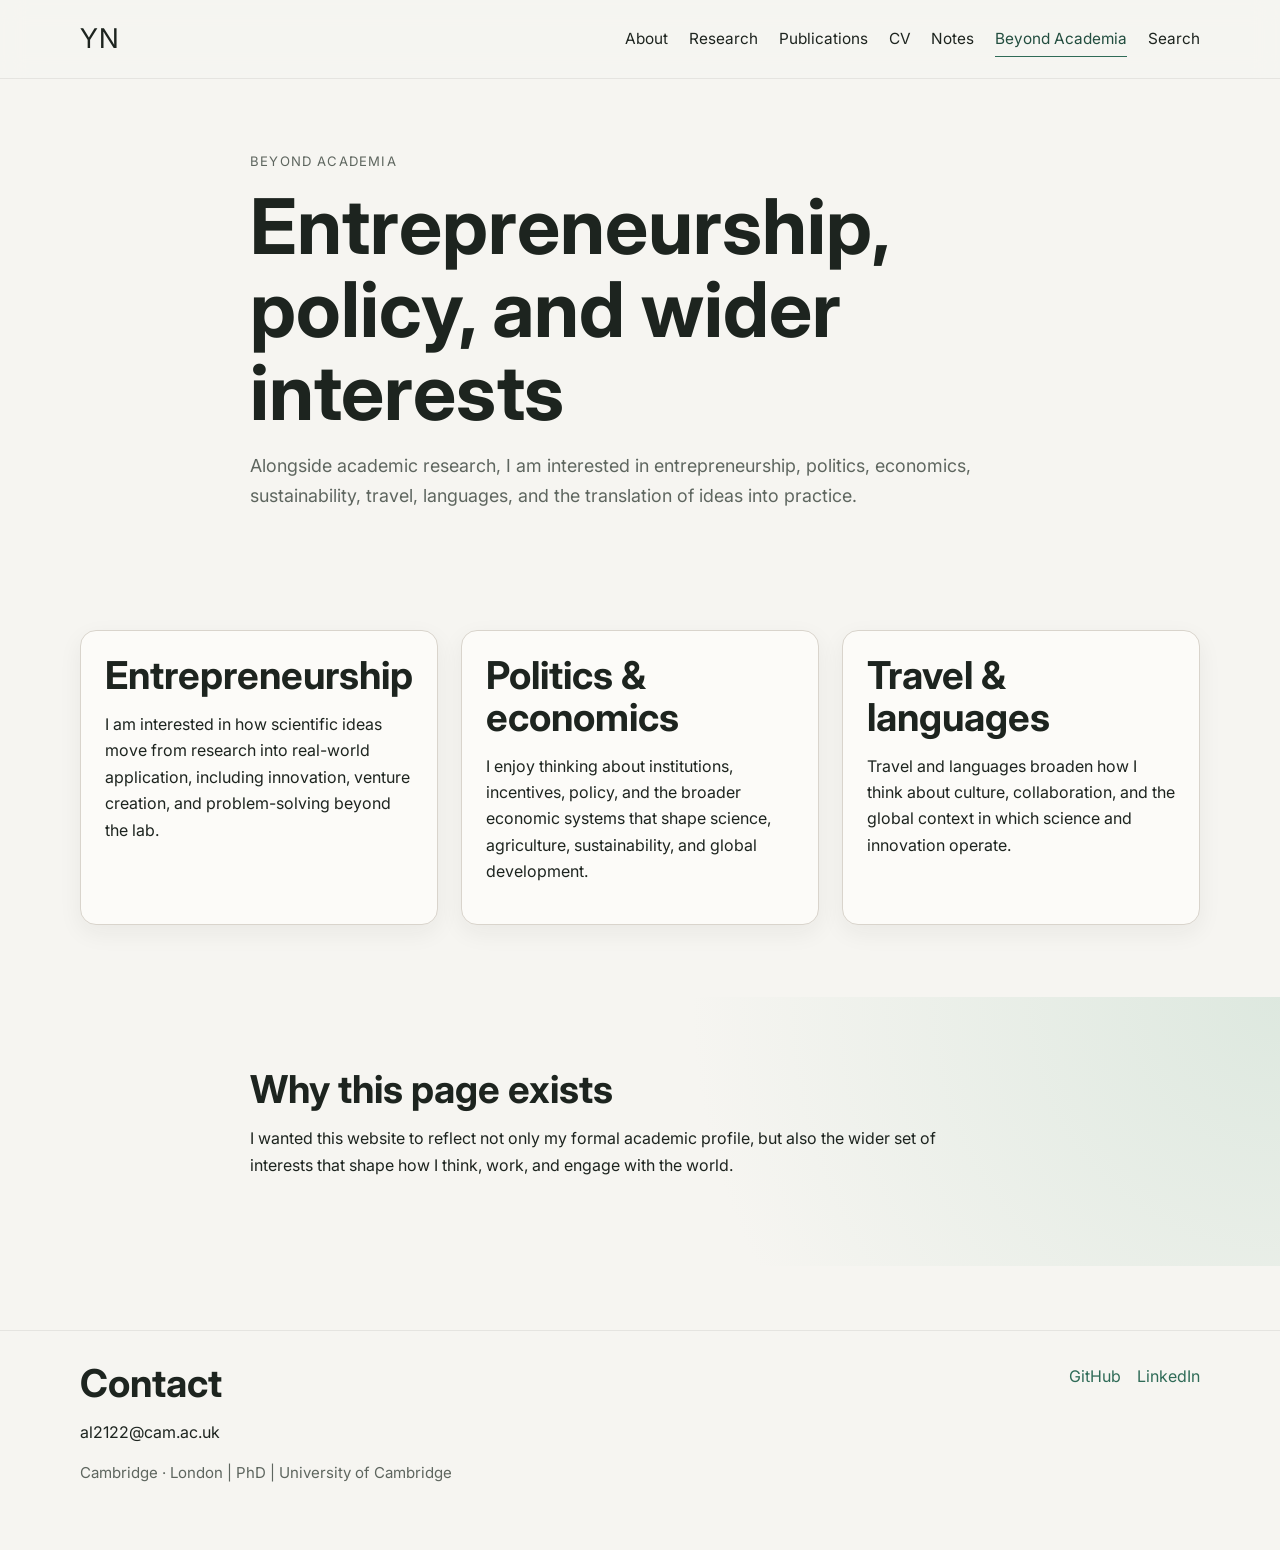
==== beyond-academia.html @ 40739593 "Initial commit" ====
<!DOCTYPE html>
<html lang="en">
<head>
  <meta charset="UTF-8" />
  <meta name="viewport" content="width=device-width, initial-scale=1.0" />
  <title>Beyond Academia | Your Name</title>
  <meta name="description" content="Entrepreneurship, policy, economics, travel, and wider interests of Your Name." />

  <link rel="preconnect" href="https://fonts.googleapis.com">
  <link rel="preconnect" href="https://fonts.gstatic.com" crossorigin>
  <link href="https://fonts.googleapis.com/css2?family=Inter:wght@400;500;600;700;800&display=swap" rel="stylesheet">

  <link rel="stylesheet" href="css/style.css" />
  <script src="js/main.js" defer></script>
</head>
<body>
  <a class="skip-link" href="#main-content">Skip to content</a>

  <header class="site-header">
    <div class="container header-inner">
      <a href="index.html" class="site-logo" aria-label="Homepage">YN</a>

      <button class="nav-toggle" aria-label="Toggle navigation" aria-expanded="false">
        <span></span>
        <span></span>
      </button>

      <nav class="site-nav" aria-label="Main navigation">
        <a href="index.html">About</a>
        <a href="research.html">Research</a>
        <a href="publications.html">Publications</a>
        <a href="cv.html">CV</a>
        <a href="blog.html">Notes</a>
        <a href="beyond-academia.html" class="active">Beyond Academia</a>
        <a href="search.html">Search</a>
      </nav>
    </div>
  </header>

  <main id="main-content">
    <section class="page-hero section">
      <div class="container narrow">
        <p class="eyebrow">Beyond Academia</p>
        <h1>Entrepreneurship, policy, and wider interests</h1>
        <p class="lead">
          Alongside academic research, I am interested in entrepreneurship, politics, economics,
          sustainability, travel, languages, and the translation of ideas into practice.
        </p>
      </div>
    </section>

    <section class="section">
      <div class="container">
        <div class="card-grid">
          <article class="card">
            <h2>Entrepreneurship</h2>
            <p>
              I am interested in how scientific ideas move from research into real-world application,
              including innovation, venture creation, and problem-solving beyond the lab.
            </p>
          </article>

          <article class="card">
            <h2>Politics & economics</h2>
            <p>
              I enjoy thinking about institutions, incentives, policy, and the broader economic systems
              that shape science, agriculture, sustainability, and global development.
            </p>
          </article>

          <article class="card">
            <h2>Travel & languages</h2>
            <p>
              Travel and languages broaden how I think about culture, collaboration, and the global context
              in which science and innovation operate.
            </p>
          </article>
        </div>
      </div>
    </section>

    <section class="section accent-section">
      <div class="container narrow">
        <h2>Why this page exists</h2>
        <p>
          I wanted this website to reflect not only my formal academic profile, but also the wider set of
          interests that shape how I think, work, and engage with the world.
        </p>
      </div>
    </section>
  </main>

  <footer class="site-footer">
    <div class="container footer-grid">
      <div>
        <h2>Contact</h2>
        <p>al2122@cam.ac.uk</p>
        <p class="meta">Cambridge · London | PhD | University of Cambridge </p>
      </div>

      <nav class="footer-links" aria-label="External links">
        <!-- <a href="https://scholar.google.com/" target="_blank" rel="noopener noreferrer">Google Scholar</a> -->
        <!-- <a href="https://orcid.org/" target="_blank" rel="noopener noreferrer">ORCID</a> -->
        <a href="https://github.com/al-2122" target="_blank" rel="noopener noreferrer">GitHub</a>
        <a href="https://linkedin.com/in/alessandralearmount/" target="_blank" rel="noopener noreferrer">LinkedIn</a>
      </nav>
    </div>
  </footer>

  <button id="backToTop" aria-label="Back to top">↑</button>
</body>
</html>
---- css/style.css ----
:root {
  --bg: #f6f5f1;
  --surface: #fcfbf8;
  --surface-2: #ece9e2;
  --text: #1d241f;
  --text-muted: #5e665f;
  --border: #d9d4cc;

  --accent: #2f6b57;
  --accent-dark: #224d3f;
  --accent-soft: #d9e6dc;

  --shadow-sm: 0 8px 24px rgba(29, 36, 31, 0.06);
  --shadow-md: 0 14px 36px rgba(29, 36, 31, 0.1);

  --radius-sm: 10px;
  --radius-md: 16px;
  --radius-full: 999px;

  --max-width: 1120px;
  --narrow-width: 780px;

  --font-heading: "Inter", sans-serif;
  --font-body: "Inter", sans-serif;

  --transition: 220ms ease;
}

*,
*::before,
*::after {
  box-sizing: border-box;
}

html {
  scroll-behavior: smooth;
}

body {
  margin: 0;
  min-height: 100vh;
  background: var(--bg);
  color: var(--text);
  font-family: var(--font-body);
  font-size: 16px;
  line-height: 1.65;
  -webkit-font-smoothing: antialiased;
  text-rendering: optimizeLegibility;
}

img,
svg {
  display: block;
  max-width: 100%;
}

a {
  color: var(--accent);
  text-decoration: none;
  transition: color var(--transition), opacity var(--transition), transform var(--transition);
}

a:hover {
  color: var(--accent-dark);
}

p {
  margin-top: 0;
  margin-bottom: 1rem;
  max-width: 70ch;
}

h1,
h2,
h3 {
  margin-top: 0;
  color: var(--text);
  font-family: var(--font-heading);
  line-height: 1.08;
}

h1 {
  font-size: clamp(3rem, 6vw, 5.1rem);
  margin-bottom: 1rem;
}

h2 {
  font-size: clamp(2rem, 3vw, 2.8rem);
  margin-bottom: 0.9rem;
}

h3 {
  font-size: 1.45rem;
  margin-bottom: 0.75rem;
}

ul {
  margin: 0;
  padding-left: 1.2rem;
}

button,
input {
  font: inherit;
}

.container {
  width: min(100% - 2rem, var(--max-width));
  margin-inline: auto;
}

.wider-left p {
  max-width: none;
}

.narrow {
  width: min(100%, var(--narrow-width));
}

.section {
  padding: 4.5rem 0;
}

.eyebrow {
  margin-bottom: 0.85rem;
  text-transform: uppercase;
  letter-spacing: 0.09em;
  font-size: 0.82rem;
  color: var(--text-muted);
}

.lead {
  font-size: 1.12rem;
  color: var(--text-muted);
  max-width: 48rem;
}

.meta {
  color: var(--text-muted);
  font-size: 0.94rem;
}

.skip-link {
  position: absolute;
  left: -9999px;
  top: 1rem;
}

.skip-link:focus {
  left: 1rem;
  z-index: 1000;
  padding: 0.75rem 1rem;
  border-radius: 10px;
  background: var(--accent);
  color: #fff;
}

.site-header {
  position: sticky;
  top: 0;
  z-index: 100;
  border-bottom: 1px solid rgba(29, 36, 31, 0.08);
  background: rgba(246, 245, 241, 0.9);
  backdrop-filter: blur(12px);
}

.header-inner {
  min-height: 78px;
  display: flex;
  align-items: center;
  justify-content: space-between;
  gap: 1rem;
}

.site-logo {
  display: inline-flex;
  align-items: center;
  justify-content: center;
  color: var(--text);
  font-family: var(--font-heading);
  font-size: 1.7rem;
  letter-spacing: 0.02em;
}

.site-nav {
  display: flex;
  align-items: center;
  gap: 1.3rem;
}

.site-nav a {
  position: relative;
  color: var(--text);
  font-size: 0.96rem;
}

.site-nav a::after {
  content: "";
  position: absolute;
  left: 0;
  bottom: -0.35rem;
  width: 100%;
  height: 1px;
  background: var(--accent);
  transform: scaleX(0);
  transform-origin: left;
  transition: transform var(--transition);
}

.site-nav a:hover::after,
.site-nav a:focus-visible::after,
.site-nav a.active::after {
  transform: scaleX(1);
}

.site-nav a.active {
  color: var(--accent-dark);
}

.nav-toggle {
  display: none;
  width: 46px;
  height: 46px;
  border: 1px solid var(--border);
  border-radius: 12px;
  background: var(--surface);
  cursor: pointer;
  align-items: center;
  justify-content: center;
  gap: 5px;
  flex-direction: column;
}

.nav-toggle span {
  display: block;
  width: 18px;
  height: 1.5px;
  background: var(--text);
}

.hero {
  padding-top: 5rem;
}

.hero-grid {
  display: grid;
  grid-template-columns: 1.45fr 0.85fr;
  gap: 2rem;
  align-items: start;
}

.hero-copy {
  padding-right: 1rem;
}

.hero-panel,
.card,
.mini-card,
.feature-block,
.list-item {
  background: var(--surface);
  border: 1px solid var(--border);
  border-radius: var(--radius-md);
  box-shadow: var(--shadow-sm);
}

.hero-panel {
  padding: 1.5rem;
  position: relative;
}

.hero-panel::before {
  content: "";
  position: absolute;
  top: 1.1rem;
  right: 1.1rem;
  width: 62px;
  height: 62px;
  border-radius: 50%;
  background: radial-gradient(circle, var(--accent-soft) 0%, rgba(217, 230, 220, 0) 72%);
  pointer-events: none;
}

.panel-label,
.mini-title {
  font-size: 0.82rem;
  letter-spacing: 0.08em;
  text-transform: uppercase;
  color: var(--text-muted);
  margin-bottom: 0.7rem;
}

.clean-list {
  list-style: none;
  padding-left: 0;
}

.clean-list li {
  padding: 0.6rem 0;
  border-bottom: 1px solid rgba(29, 36, 31, 0.08);
}

.clean-list li:last-child {
  border-bottom: none;
}

.button-row {
  display: flex;
  gap: 1rem;
  flex-wrap: wrap;
  margin-top: 1.75rem;
}

.button {
  display: inline-flex;
  align-items: center;
  justify-content: center;
  min-height: 46px;
  padding: 0.85rem 1.15rem;
  border-radius: var(--radius-full);
  border: 1px solid transparent;
  font-weight: 600;
  transition: transform var(--transition), background var(--transition), color var(--transition), border-color var(--transition);
}

.button:hover {
  transform: translateY(-1px);
}

.button.primary {
  background: var(--accent);
  color: #fff;
}

.button.primary:hover {
  background: var(--accent-dark);
  color: #fff;
}

.button.secondary {
  background: transparent;
  border-color: var(--border);
  color: var(--text);
}

.button.secondary:hover {
  border-color: var(--accent);
  color: var(--accent-dark);
}

.section-heading {
  margin-bottom: 1.5rem;
}

.card-grid {
  display: grid;
  grid-template-columns: repeat(3, 1fr);
  gap: 1.4rem;
}

.card {
  padding: 1.5rem;
  transition: transform var(--transition), box-shadow var(--transition), border-color var(--transition);
}

.card:hover {
  transform: translateY(-4px);
  box-shadow: var(--shadow-md);
  border-color: #c8d4cb;
}

.text-link {
  font-weight: 600;
}

.accent-section {
  background:
    linear-gradient(to bottom, transparent, transparent),
    radial-gradient(circle at top right, rgba(217, 230, 220, 0.85), rgba(217, 230, 220, 0) 45%);
}

.split-grid {
  display: grid;
  grid-template-columns: 1.2fr 0.8fr;
  gap: 2rem;
  align-items: start;
}

.mini-card {
  padding: 1.4rem;
}

.page-hero {
  padding-top: 4.5rem;
  padding-bottom: 2rem;
}

.stack {
  display: grid;
  gap: 1.2rem;
}

.feature-block {
  padding: 1.5rem;
}

.search-box {
  margin-top: 1.5rem;
}

.search-box input {
  width: 100%;
  padding: 0.95rem 1rem;
  border: 1px solid var(--border);
  border-radius: var(--radius-full);
  background: var(--surface);
  color: var(--text);
  outline: none;
}

.search-box input:focus {
  border-color: var(--accent);
  box-shadow: 0 0 0 4px rgba(47, 107, 87, 0.08);
}

.publication-list,
.note-list {
  display: grid;
  gap: 1rem;
}

.list-item {
  padding: 1.3rem 1.35rem;
}

.timeline-block {
  margin-bottom: 2rem;
}

.search-empty {
  margin-top: 1rem;
}

.site-footer {
  margin-top: 4rem;
  padding: 2rem 0 3rem;
  border-top: 1px solid rgba(29, 36, 31, 0.08);
}

.footer-grid {
  display: flex;
  justify-content: space-between;
  gap: 2rem;
  flex-wrap: wrap;
}

.footer-links {
  display: flex;
  gap: 1rem;
  flex-wrap: wrap;
  align-items: flex-start;
}

.sr-only {
  position: absolute;
  width: 1px;
  height: 1px;
  padding: 0;
  margin: -1px;
  overflow: hidden;
  clip: rect(0, 0, 0, 0);
  white-space: nowrap;
  border: 0;
}

#backToTop {
  position: fixed;
  right: 1rem;
  bottom: 1rem;
  width: 46px;
  height: 46px;
  border: none;
  border-radius: 50%;
  background: var(--accent);
  color: #fff;
  display: none;
  align-items: center;
  justify-content: center;
  cursor: pointer;
  box-shadow: var(--shadow-sm);
}

#backToTop.show {
  display: inline-flex;
}

#backToTop:hover {
  background: var(--accent-dark);
}

@media (max-width: 900px) {
  .hero-grid,
  .split-grid,
  .card-grid {
    grid-template-columns: 1fr;
  }

  .hero-copy {
    padding-right: 0;
  }

  .nav-toggle {
    display: inline-flex;
  }

  .site-nav {
    position: absolute;
    top: 78px;
    right: 1rem;
    min-width: 220px;
    padding: 1rem;
    border-radius: 14px;
    border: 1px solid var(--border);
    background: var(--surface);
    box-shadow: var(--shadow-sm);
    display: none;
    flex-direction: column;
    align-items: flex-start;
  }

  .site-nav.open {
    display: flex;
  }
}

@media (max-width: 640px) {
  .section {
    padding: 3.5rem 0;
  }

  h1 {
    font-size: clamp(2.5rem, 11vw, 4rem);
  }

  h2 {
    font-size: clamp(1.8rem, 7vw, 2.4rem);
  }

  .header-inner {
    min-height: 72px;
  }

  .site-nav {
    top: 72px;
  }
}
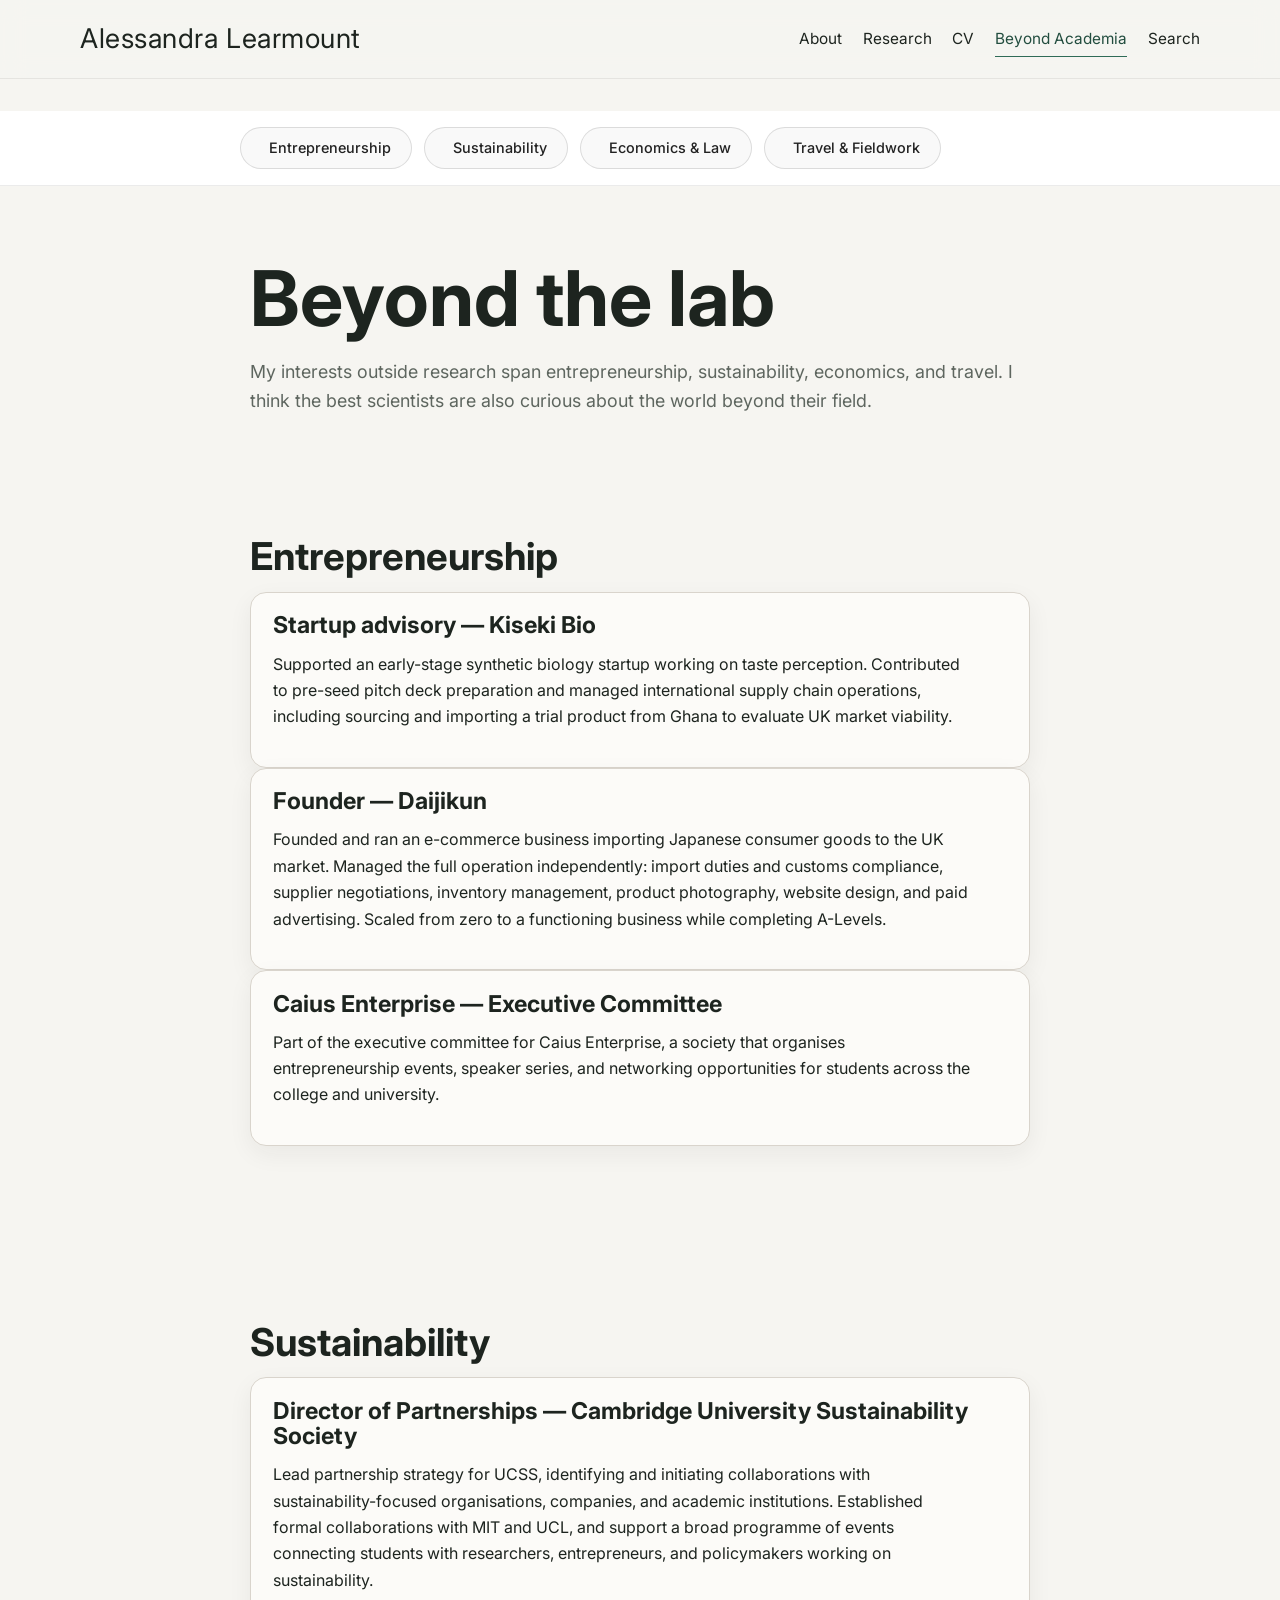
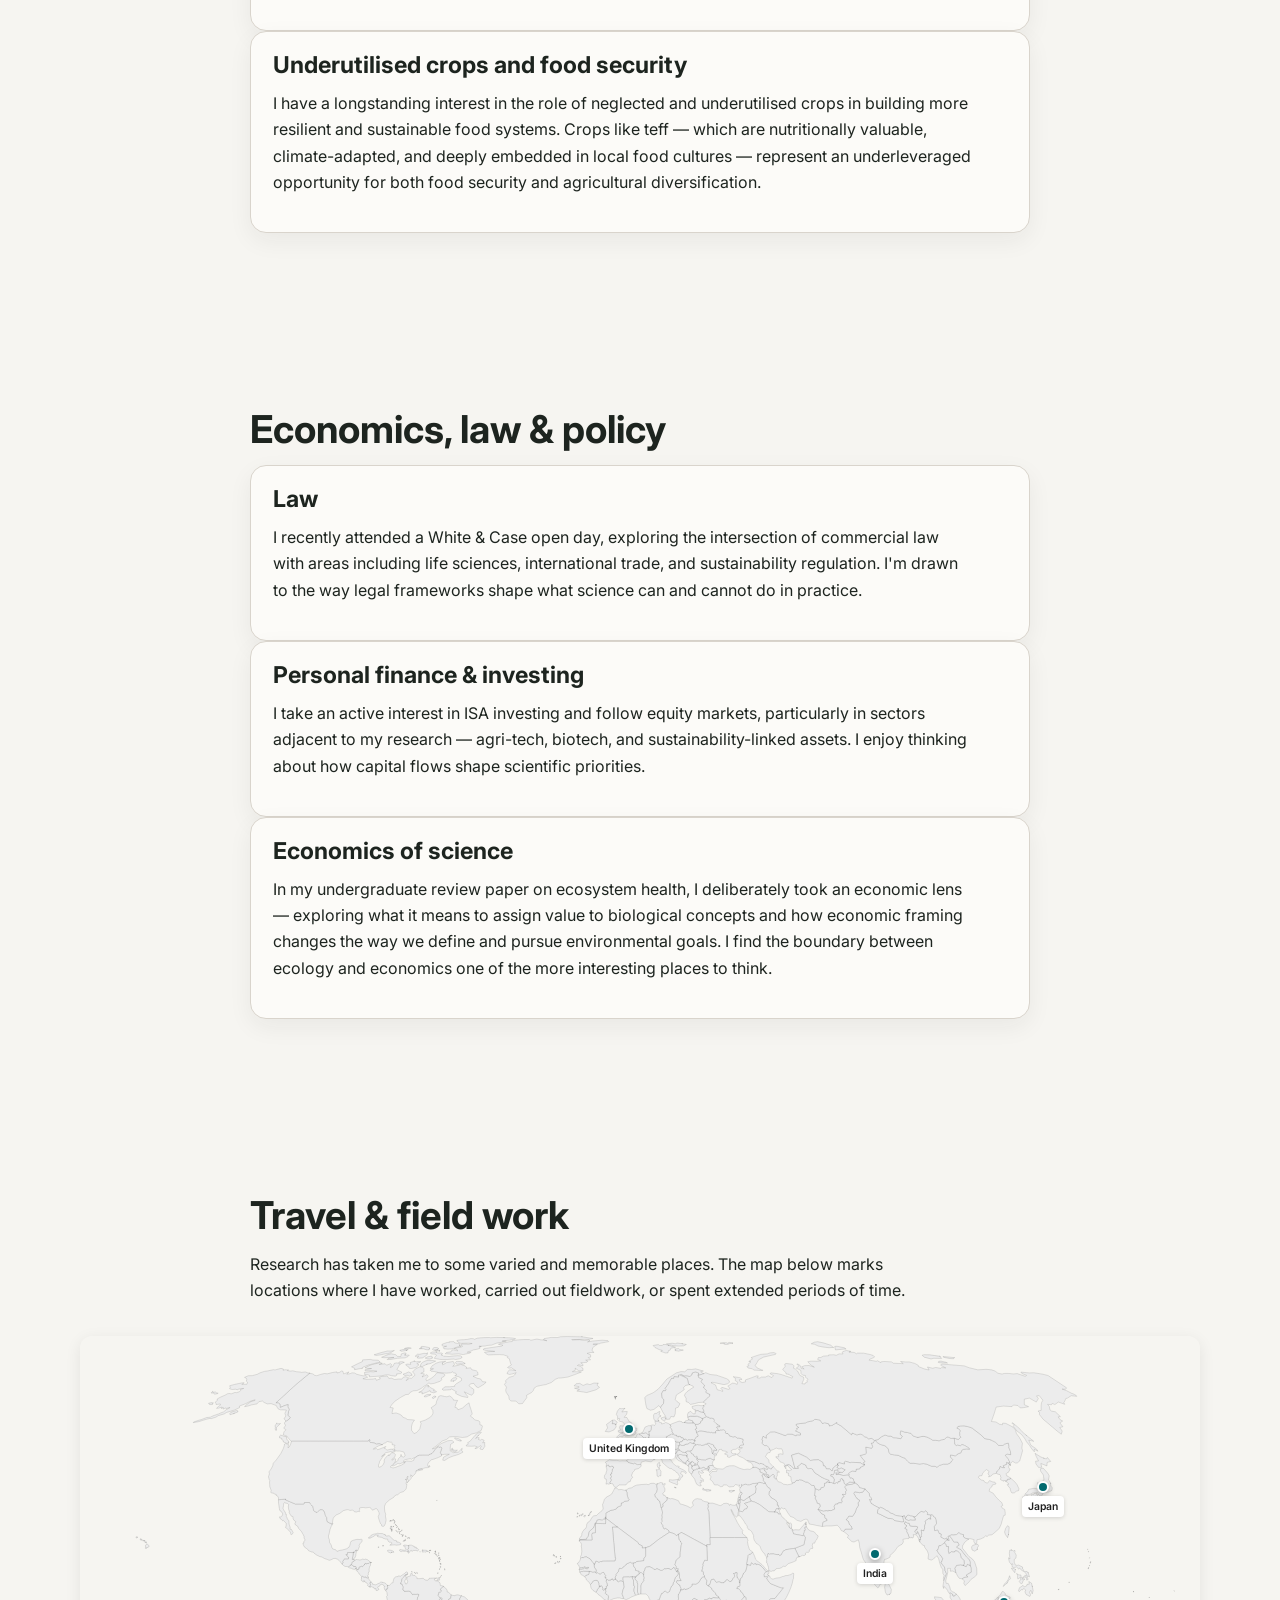
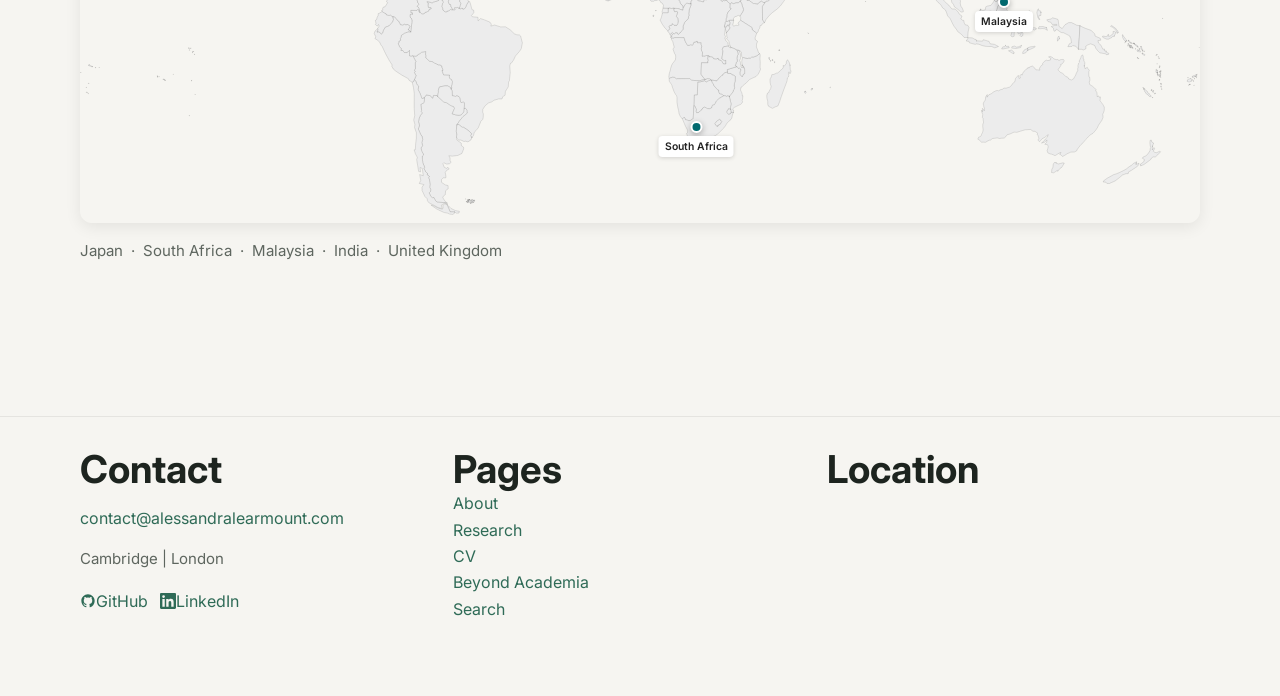
==== commit 255bdda1: "commit for publisihing website" ====
--- a/beyond-academia.html
+++ b/beyond-academia.html
@@ -18,7 +18,7 @@
 
   <header class="site-header">
     <div class="container header-inner">
-      <a href="index.html" class="site-logo" aria-label="Homepage">YN</a>
+      <a href="index.html" class="site-logo" aria-label="Homepage">Alessandra Learmount</a>
 
       <button class="nav-toggle" aria-label="Toggle navigation" aria-expanded="false">
         <span></span>
@@ -28,85 +28,258 @@
       <nav class="site-nav" aria-label="Main navigation">
         <a href="index.html">About</a>
         <a href="research.html">Research</a>
-        <a href="publications.html">Publications</a>
+        <!-- <a href="publications.html">Publications</a> -->
         <a href="cv.html">CV</a>
-        <a href="blog.html">Notes</a>
+        <!-- <a href="blog.html">Notes</a> -->
         <a href="beyond-academia.html" class="active">Beyond Academia</a>
         <a href="search.html">Search</a>
       </nav>
     </div>
   </header>
 
-  <main id="main-content">
-    <section class="page-hero section">
-      <div class="container narrow">
-        <p class="eyebrow">Beyond Academia</p>
-        <h1>Entrepreneurship, policy, and wider interests</h1>
-        <p class="lead">
-          Alongside academic research, I am interested in entrepreneurship, politics, economics,
-          sustainability, travel, languages, and the translation of ideas into practice.
-        </p>
-      </div>
-    </section>
-
-    <section class="section">
-      <div class="container">
-        <div class="card-grid">
-          <article class="card">
-            <h2>Entrepreneurship</h2>
-            <p>
-              I am interested in how scientific ideas move from research into real-world application,
-              including innovation, venture creation, and problem-solving beyond the lab.
-            </p>
-          </article>
-
-          <article class="card">
-            <h2>Politics & economics</h2>
-            <p>
-              I enjoy thinking about institutions, incentives, policy, and the broader economic systems
-              that shape science, agriculture, sustainability, and global development.
-            </p>
-          </article>
-
-          <article class="card">
-            <h2>Travel & languages</h2>
-            <p>
-              Travel and languages broaden how I think about culture, collaboration, and the global context
-              in which science and innovation operate.
-            </p>
-          </article>
-        </div>
-      </div>
-    </section>
-
-    <section class="section accent-section">
-      <div class="container narrow">
-        <h2>Why this page exists</h2>
-        <p>
-          I wanted this website to reflect not only my formal academic profile, but also the wider set of
-          interests that shape how I think, work, and engage with the world.
-        </p>
-      </div>
-    </section>
-  </main>
-
-  <footer class="site-footer">
-    <div class="container footer-grid">
-      <div>
-        <h2>Contact</h2>
-        <p>al2122@cam.ac.uk</p>
-        <p class="meta">Cambridge · London | PhD | University of Cambridge </p>
-      </div>
-
-      <nav class="footer-links" aria-label="External links">
-        <!-- <a href="https://scholar.google.com/" target="_blank" rel="noopener noreferrer">Google Scholar</a> -->
-        <!-- <a href="https://orcid.org/" target="_blank" rel="noopener noreferrer">ORCID</a> -->
-        <a href="https://github.com/al-2122" target="_blank" rel="noopener noreferrer">GitHub</a>
-        <a href="https://linkedin.com/in/alessandralearmount/" target="_blank" rel="noopener noreferrer">LinkedIn</a>
-      </nav>
-    </div>
-  </footer>
-
-  <button id="backToTop" aria-label="Back to top">↑</button>
+<main id="main-content">
+<div class="interest-nav">
+  <div class="container">
+    <div class="interest-tabs">
+      <a href="#entrepreneurship" class="interest-tab">
+        <span class="interest-icon"></span>
+        Entrepreneurship
+      </a>
+      <a href="#sustainability" class="interest-tab">
+        <span class="interest-icon"></span>
+        Sustainability
+      </a>
+      <a href="#economics" class="interest-tab">
+        <span class="interest-icon"></span>
+        Economics &amp; Law
+      </a>
+      <a href="#travel" class="interest-tab">
+        <span class="interest-icon"></span>
+        Travel &amp; Fieldwork
+      </a>
+    </div>
+  </div>
+</div>
+  <section class="page-hero section">
+    <div class="container narrow">
+      <h1>Beyond the lab</h1>
+      <p class="lead">
+        My interests outside research span entrepreneurship, sustainability, economics, and travel.
+        I think the best scientists are also curious about the world beyond their field.
+      </p>
+    </div>
+  </section>
+
+  <!-- ENTREPRENEURSHIP -->
+<section class="section" id="entrepreneurship">
+    <div class="container narrow">
+      <div class="timeline-block">
+        <h2>Entrepreneurship</h2>
+
+        <div class="list-item">
+          <h3>Startup advisory — Kiseki Bio</h3>
+          <p>Supported an early-stage synthetic biology startup working on taste perception. Contributed to pre-seed pitch deck preparation and managed international supply chain operations, including sourcing and importing a trial product from Ghana to evaluate UK market viability.</p>
+        </div>
+
+        <div class="list-item">
+          <h3>Founder — Daijikun</h3>
+          <p>Founded and ran an e-commerce business importing Japanese consumer goods to the UK market. Managed the full operation independently: import duties and customs compliance, supplier negotiations, inventory management, product photography, website design, and paid advertising. Scaled from zero to a functioning business while completing A-Levels.</p>
+        </div>
+
+        <div class="list-item">
+          <h3>Caius Enterprise — Executive Committee</h3>
+          <p>Part of the executive committee for Caius Enterprise, a society that organises entrepreneurship events, speaker series, and networking opportunities for students across the college and university.</p>
+        </div>
+
+      </div>
+    </div>
+  </section>
+
+  <!-- SUSTAINABILITY -->
+  <section class="section" id="sustainability">
+    <div class="container narrow">
+      <div class="timeline-block">
+        <h2>Sustainability</h2>
+
+        <div class="list-item">
+          <h3>Director of Partnerships — Cambridge University Sustainability Society</h3>
+          <p>Lead partnership strategy for UCSS, identifying and initiating collaborations with sustainability-focused organisations, companies, and academic institutions. Established formal collaborations with MIT and UCL, and support a broad programme of events connecting students with researchers, entrepreneurs, and policymakers working on sustainability.</p>
+        </div>
+
+        <div class="list-item">
+          <h3>Underutilised crops and food security</h3>
+          <p>I have a longstanding interest in the role of neglected and underutilised crops in building more resilient and sustainable food systems. Crops like teff — which are nutritionally valuable, climate-adapted, and deeply embedded in local food cultures — represent an underleveraged opportunity for both food security and agricultural diversification.</p>
+        </div>
+
+      </div>
+    </div>
+  </section>
+
+  <!-- ECONOMICS, LAW & POLICY -->
+  <section class="section" id="economics" >
+    <div class="container narrow">
+      <div class="timeline-block">
+        <h2>Economics, law &amp; policy</h2>
+
+        <div class="list-item">
+          <h3>Law</h3>
+          <p>I recently attended a White &amp; Case open day, exploring the intersection of commercial law with areas including life sciences, international trade, and sustainability regulation. I'm drawn to the way legal frameworks shape what science can and cannot do in practice.</p>
+        </div>
+
+        <div class="list-item">
+          <h3>Personal finance &amp; investing</h3>
+          <p>I take an active interest in ISA investing and follow equity markets, particularly in sectors adjacent to my research — agri-tech, biotech, and sustainability-linked assets. I enjoy thinking about how capital flows shape scientific priorities.</p>
+        </div>
+
+        <div class="list-item">
+          <h3>Economics of science</h3>
+          <p>In my undergraduate review paper on ecosystem health, I deliberately took an economic lens — exploring what it means to assign value to biological concepts and how economic framing changes the way we define and pursue environmental goals. I find the boundary between ecology and economics one of the more interesting places to think.</p>
+        </div>
+
+      </div>
+    </div>
+  </section>
+
+<!-- TRAVEL & LANGUAGES -->
+<section class="section" id="travel">
+  <div class="container narrow">
+    <div class="timeline-block">
+      <h2>Travel &amp; field work</h2>
+      <p>Research has taken me to some varied and memorable places. The map below marks locations where I have worked, carried out fieldwork, or spent extended periods of time.</p>
+    </div>
+  </div>
+
+  <div class="container" style="margin-top: 2rem;">
+    <div style="border-radius: 12px; overflow: visible; box-shadow: 0 4px 16px rgba(0,0,0,0.08); position: relative;">
+
+      <div style="position: relative; display: inline-block; width: 100%;">
+        <img
+          src="assets/images/world.svg"
+          alt="World map showing research locations"
+          width="100%"
+          style="display: block; filter: grayscale(20%); border-radius: 12px;"
+          loading="lazy"
+        />
+
+<!-- Japan -->
+<div class="map-pin" style="left: 86%; top: 34%;"
+  data-title="Japan"
+  data-desc="Of Japanese heritage on one side of my family, I have spent many months in Japan across my lifetime — including periods of schooling at a younger age. I continue to return regularly, maintaining strong cultural and familial ties.">
+  <div class="pin-dot"></div>
+  <span class="pin-label">Japan</span>
+  <div class="pin-tooltip">
+    <strong>Japan</strong>
+    <p>Of Japanese heritage on one side of my family, I have spent many months in Japan across my lifetime — including a period of schooling at a younger age. I continue to return regularly, maintaining strong cultural and familial ties.</p>
+  </div>
+</div>
+
+<!-- South Africa -->
+<div class="map-pin" style="left: 55%; top: 84%;"
+  data-title="South Africa"
+  data-desc="Spent three months as a research assistant studying Damaraland mole-rat behaviour and social ecology in the Kalahari Desert, as part of the long-running Kalahari Meerkat Project. Responsibilities included behavioural observation, data collection, and field data management.">
+  <div class="pin-dot"></div>
+  <span class="pin-label">South Africa</span>
+  <div class="pin-tooltip">
+    <strong>South Africa</strong>
+    <p>Spent three months as a research assistant studying Damaraland mole-rat behaviour and social ecology in the Kalahari Desert, as part of the long-running Kalahari Meerkat Project. Responsibilities included behavioural observation, data collection, blood sampling, and animal husbandry.</p>
+  </div>
+</div>
+
+<!-- Malaysia (Sabah) -->
+<div class="map-pin" style="left: 82.5%; top: 58%;"
+  data-title="Sabah, Malaysia"
+  data-desc="Participated in an intensive two-week field course in Sabah, Borneo, focused on tropical forest ecology and photosynthesis. The course involved hands-on fieldwork in primary rainforest, including vegetation surveys and ecophysiological measurements.">
+  <div class="pin-dot"></div>
+  <span class="pin-label">Malaysia</span>
+  <div class="pin-tooltip">
+    <strong>Sabah, Malaysia</strong>
+    <p>Participated in an intensive two-week field course in Sabah, Borneo, focused on tropical forest ecology and photosynthesis. The course involved hands-on fieldwork in primary rainforest, including vegetation surveys and ecophysiological measurements.</p>
+  </div>
+</div>
+
+<!-- India -->
+<div class="map-pin" style="left: 71%; top: 48%;"
+  data-title="India"
+  data-desc="Completed a short research internship at the Indian Institute of Science, Bangalore, working within the Srinivasan group on ecology. Following the internship, spent several further weeks travelling extensively across the country.">
+  <div class="pin-dot"></div>
+  <span class="pin-label">India</span>
+  <div class="pin-tooltip">
+    <strong>India</strong>
+    <p>Completed a short research internship at the Indian Institute of Science (IISc), Bangalore, working within the Srinivasan group in the Centre for Ecological Sciences. Following the internship, spent time travelling across the country.</p>
+  </div>
+</div>
+
+<!-- Cambridge, UK -->
+<div class="map-pin" style="left: 49%; top: 22%;"
+  data-title="Cambridge, UK"
+  data-desc="Home to my undergraduate and doctoral studies at the University of Cambridge. In addition to my PhD research on Eragrostis tef root systems and rhizosphere microbiomes, I have undertaken multiple research internships and placements here across several years.">
+  <div class="pin-dot"></div>
+  <span class="pin-label">United Kingdom</span>
+  <div class="pin-tooltip">
+    <strong>Cambridge, UK</strong>
+    <p>My alma mater — I've been here for both my undergrad and PhD, with several years of research internships and placements along the way. My PhD investigates the role of arbuscular mycorrhizal fungi in rice (<em>Oryza sativa</em>), using transcriptomics and metabolomics.</p>
+  </div>
+</div>
+
+      </div>
+    </div>
+
+     <p class="meta" style="margin-top: 1rem; width: 100%; display: block;">
+      Japan &nbsp;·&nbsp; South Africa &nbsp;·&nbsp; Malaysia &nbsp;·&nbsp; India &nbsp;·&nbsp; United Kingdom
+    </p>
+  </div>
+</section>
+
+</main>
+
+<footer class="site-footer">
+  <div class="container footer-grid">
+
+    <!-- Contact -->
+    <div>
+      <h2>Contact</h2>
+      <p><a href="mailto:contact@alessandralearmount.com">contact@alessandralearmount.com</a></p>
+      <p class="meta">Cambridge | London</p>
+      <div class="footer-social">
+        <a href="https://github.com/al-2122" target="_blank" rel="noopener noreferrer" class="social-link">
+          <svg width="16" height="16" viewBox="0 0 24 24" fill="currentColor" aria-hidden="true"><path d="M12 2C6.477 2 2 6.477 2 12c0 4.418 2.865 8.166 6.839 9.489.5.092.682-.217.682-.482 0-.237-.009-.868-.013-1.703-2.782.604-3.369-1.34-3.369-1.34-.454-1.154-1.11-1.462-1.11-1.462-.908-.62.069-.608.069-.608 1.003.07 1.531 1.03 1.531 1.03.892 1.529 2.341 1.087 2.91.832.092-.647.35-1.088.636-1.338-2.22-.253-4.555-1.11-4.555-4.943 0-1.091.39-1.984 1.029-2.683-.103-.253-.446-1.27.098-2.647 0 0 .84-.269 2.75 1.025A9.578 9.578 0 0 1 12 6.836a9.58 9.58 0 0 1 2.504.337c1.909-1.294 2.747-1.025 2.747-1.025.546 1.377.202 2.394.1 2.647.64.699 1.028 1.592 1.028 2.683 0 3.842-2.339 4.687-4.566 4.935.359.309.678.919.678 1.852 0 1.336-.012 2.415-.012 2.741 0 .267.18.578.688.48C19.138 20.163 22 16.418 22 12c0-5.523-4.477-10-10-10z"/></svg>
+          GitHub
+        </a>
+        <a href="https://linkedin.com/in/alessandralearmount/" target="_blank" rel="noopener noreferrer" class="social-link">
+          <svg width="16" height="16" viewBox="0 0 24 24" fill="currentColor" aria-hidden="true"><path d="M20.447 20.452h-3.554v-5.569c0-1.328-.027-3.037-1.852-3.037-1.853 0-2.136 1.445-2.136 2.939v5.667H9.351V9h3.414v1.561h.046c.477-.9 1.637-1.85 3.37-1.85 3.601 0 4.267 2.37 4.267 5.455v6.286zM5.337 7.433a2.062 2.062 0 0 1-2.063-2.065 2.064 2.064 0 1 1 2.063 2.065zm1.782 13.019H3.555V9h3.564v11.452zM22.225 0H1.771C.792 0 0 .774 0 1.729v20.542C0 23.227.792 24 1.771 24h20.451C23.2 24 24 23.227 24 22.271V1.729C24 .774 23.2 0 22.222 0h.003z"/></svg>
+          LinkedIn
+        </a>
+      </div>
+    </div>
+
+    <!-- Site navigation -->
+    <nav class="footer-nav" aria-label="Site pages">
+      <h2>Pages</h2>
+      <a href="index.html">About</a>
+      <a href="research.html">Research</a>
+      <a href="cv.html">CV</a>
+      <a href="beyond-academia.html">Beyond Academia</a>
+      <a href="search.html">Search</a>
+    </nav>
+
+    <!-- Map -->
+    <div class="footer-map">
+      <h2>Location</h2>
+      <iframe
+        title="Cambridge, UK"
+        src="https://www.google.com/maps/embed?pb=!1m18!1m12!1m3!1d9739.544764849538!2d0.1086!3d52.2054!2m3!1f0!2f0!3f0!3m2!1i1024!2i768!4f13.1!3m3!1m2!1s0x47d8774de4f16487%3A0xee2d7f30740e4c83!2sCambridge%2C%20UK!5e0!3m2!1sen!2suk!4v1699999999999"
+        width="90%"
+        height="150"
+        style="border:0; border-radius: 8px; filter: grayscale(30%);"
+        allowfullscreen=""
+        loading="lazy"
+        referrerpolicy="no-referrer-when-downgrade">
+      </iframe>
+    </div>
+
+  </div>
+</footer>
+
+<button id="backToTop" aria-label="Back to top">↑</button>
 </body>
 </html>
--- a/css/style.css
+++ b/css/style.css
@@ -459,6 +459,43 @@
   gap: 1rem;
   flex-wrap: wrap;
   align-items: flex-start;
+}
+
+.footer-grid {
+  display: grid;
+  grid-template-columns: 1fr 1fr 1fr;
+  gap: var(--space-10);
+  align-items: start;
+}
+
+.footer-nav {
+  display: flex;
+  flex-direction: column;
+  gap: var(--space-2);
+}
+
+.footer-nav h2,
+.footer-map h2 {
+  margin-bottom: var(--space-3);
+}
+
+.footer-social {
+  display: flex;
+  gap: 12px;
+  margin-top: var(--space-4);
+}
+
+.social-link {
+  display: flex;
+  align-items: center;
+  gap: var(--space-5);
+  font-size: var(--text-sm);
+}
+
+@media (max-width: 768px) {
+  .footer-grid {
+    grid-template-columns: 1fr;
+  }
 }
 
 .sr-only {
@@ -554,3 +591,121 @@
     top: 72px;
   }
 }
+
+.interest-nav {
+  position: sticky;
+  top: 0;
+  z-index: 100;
+  background: var(--color-bg, #fff);
+  border-bottom: 1px solid rgba(0,0,0,0.08);
+  padding: 1rem 0;
+  margin-top: 2rem; /* increase this to push it lower */
+}
+
+.interest-tabs {
+  display: flex;
+  gap: 0.75rem;
+  overflow-x: auto;
+  scrollbar-width: none;
+  -ms-overflow-style: none;
+  padding-left: 10rem; /* increase to push further right */
+}
+
+.interest-tabs::-webkit-scrollbar {
+  display: none;
+}
+
+.interest-tab {
+  display: flex;
+  align-items: center;
+  gap: 0.5rem;
+  padding: 0.5rem 1.25rem;
+  border-radius: 999px;
+  border: 1px solid rgba(0,0,0,0.12);
+  font-size: 0.9rem;
+  font-weight: 500;
+  white-space: nowrap;
+  text-decoration: none;
+  color: var(--color-text, #222);
+  background: var(--color-surface, #f9f9f9);
+  transition: all 180ms ease;
+}
+
+.interest-tab:hover {
+  background: var(--color-primary, #01696f);
+  color: #fff;
+  border-color: transparent;
+}
+
+.interest-tab.active {
+  background: var(--color-primary, #01696f);
+  color: #fff;
+  border-color: transparent;
+}
+
+.map-pin {
+  position: absolute;
+  transform: translate(-50%, -50%);
+  display: flex;
+  flex-direction: column;
+  align-items: center;
+  gap: 3px;
+  cursor: default;
+}
+
+.pin-dot {
+  width: 12px;
+  height: 12px;
+  border-radius: 50%;
+  background: var(--color-primary, #01696f);
+  border: 2px solid #fff;
+  box-shadow: 0 2px 6px rgba(0,0,0,0.3);
+}
+
+.pin-label {
+  font-size: 0.65rem;
+  font-weight: 600;
+  background: white;
+  color: #222;
+  padding: 2px 6px;
+  border-radius: 4px;
+  white-space: nowrap;
+  box-shadow: 0 1px 4px rgba(0,0,0,0.15);
+}
+
+@media (max-width: 600px) {
+  .pin-label {
+    display: none;
+  }
+  .pin-dot {
+    width: 8px;
+    height: 8px;
+  }
+}
+
+/* DEFAULT: hide the tooltip */
+.pin-tooltip {
+  display: none;  /* ← this must be present and not overridden */
+  position: absolute;
+  bottom: calc(100% + 10px);
+  left: 50%;
+  transform: translateX(-50%);
+  background: #1c1b19;
+  color: #cdccca;
+  border-radius: 8px;
+  padding: 0.6rem 0.85rem;
+  width: 220px;
+  font-size: 0.8rem;
+  line-height: 1.5;
+  box-shadow: 0 6px 24px rgba(0,0,0,0.25);
+  pointer-events: none;
+  z-index: 100;
+  white-space: normal;
+}
+
+/* SHOW only on hover/focus/tap */
+.map-pin:hover .pin-tooltip,
+.map-pin:focus-within .pin-tooltip,
+.map-pin.active .pin-tooltip {
+  display: block;
+}
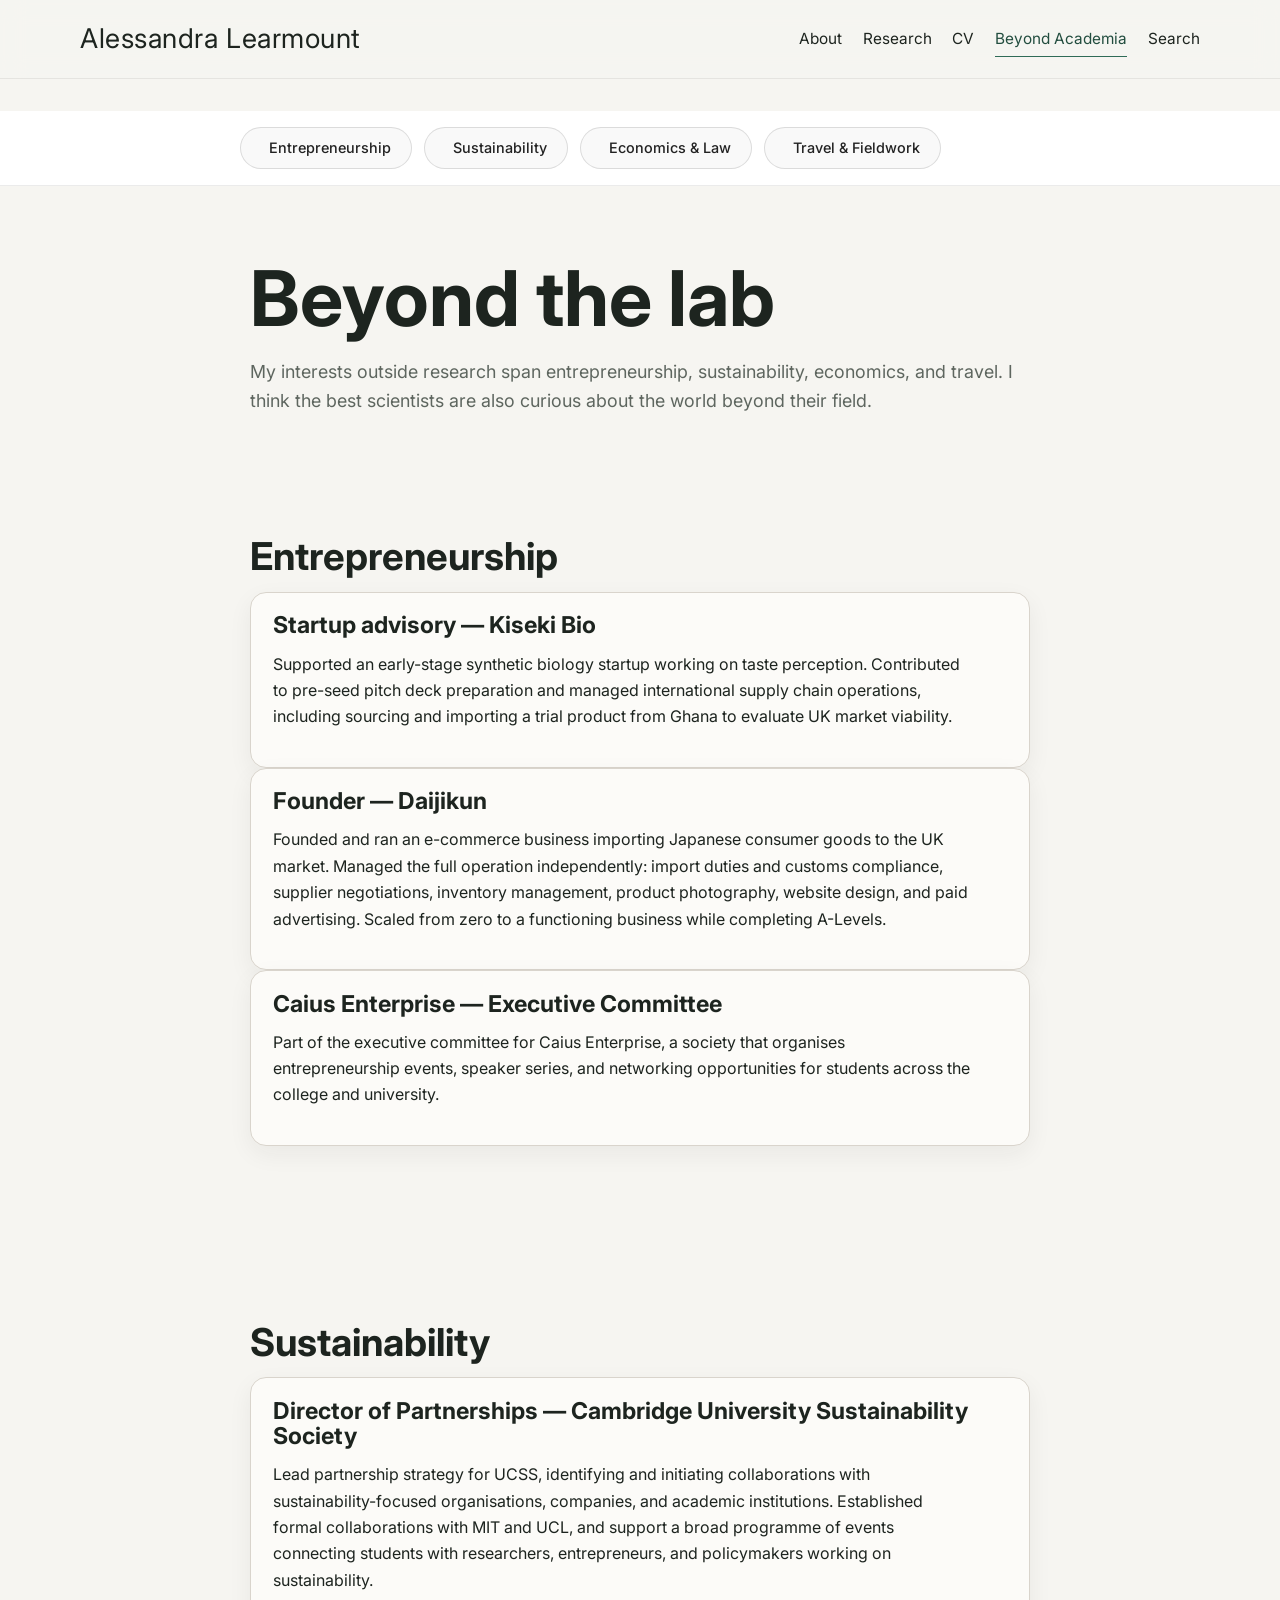
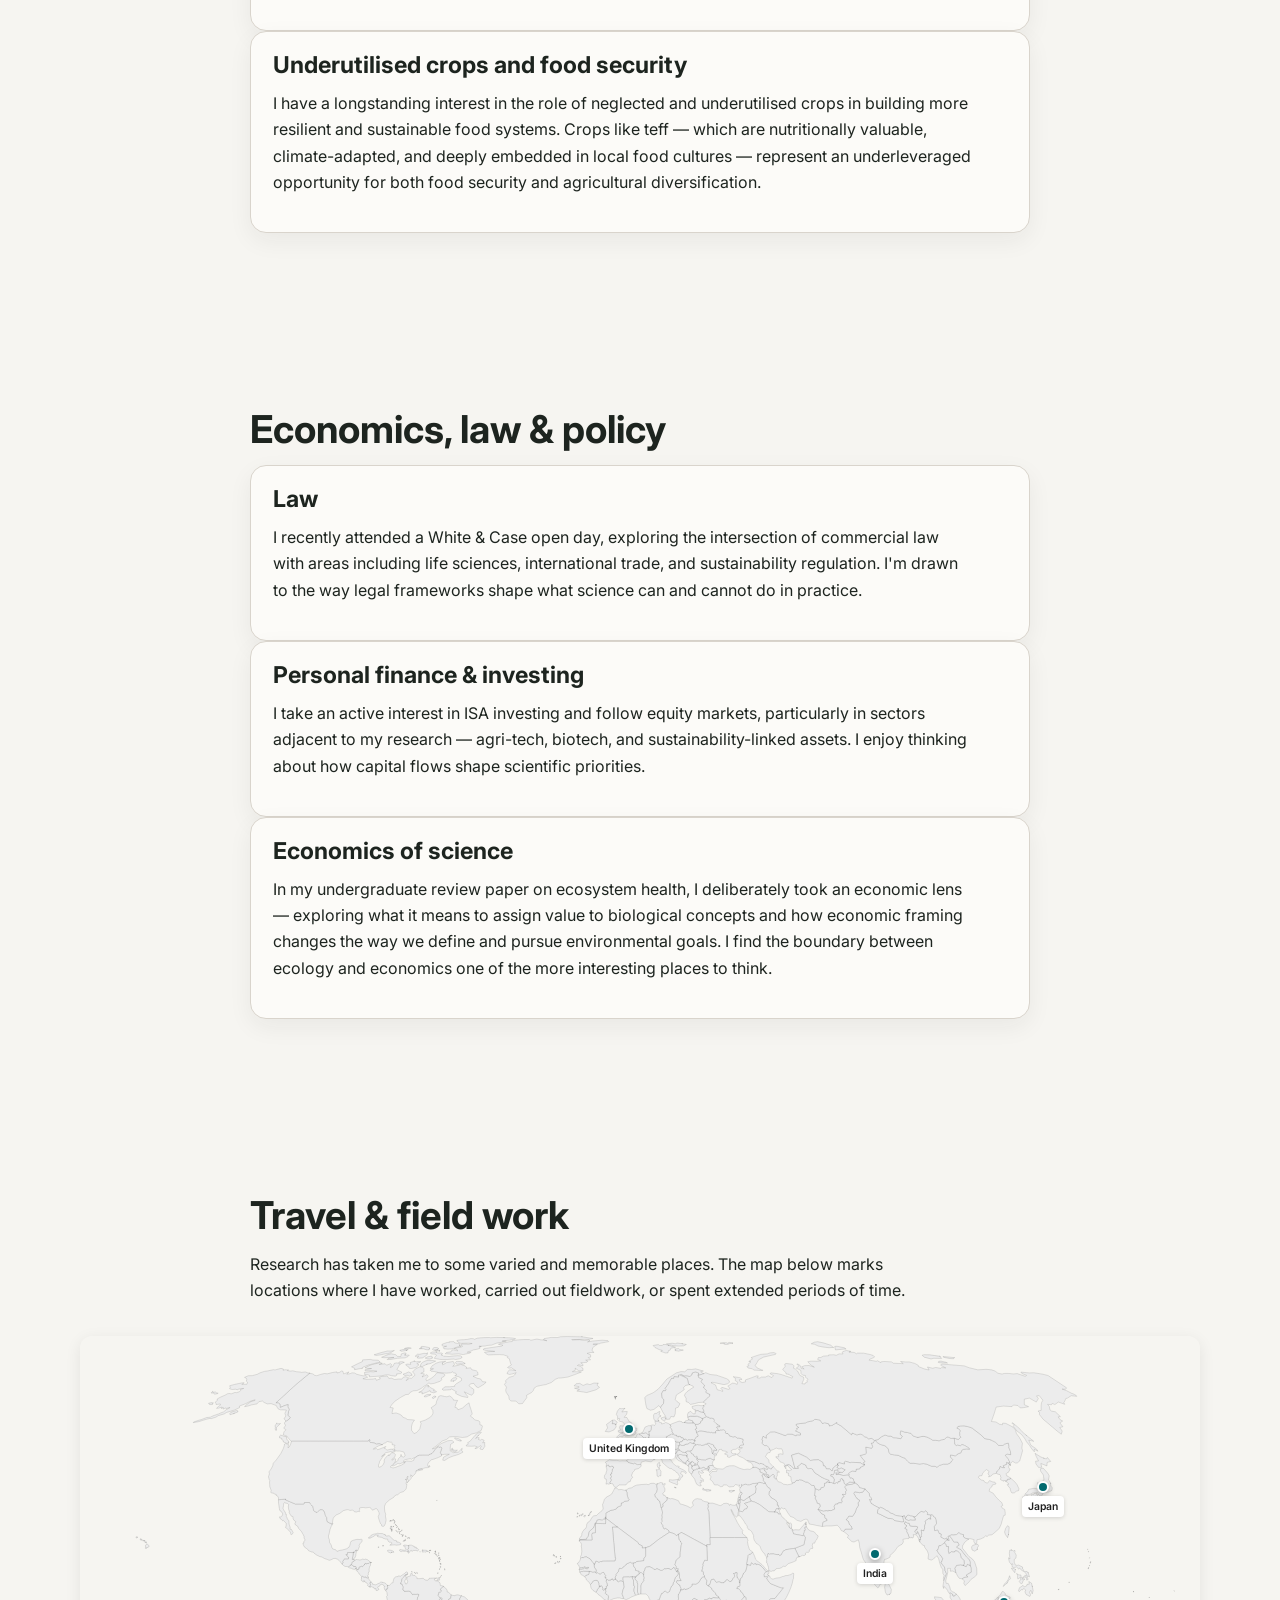
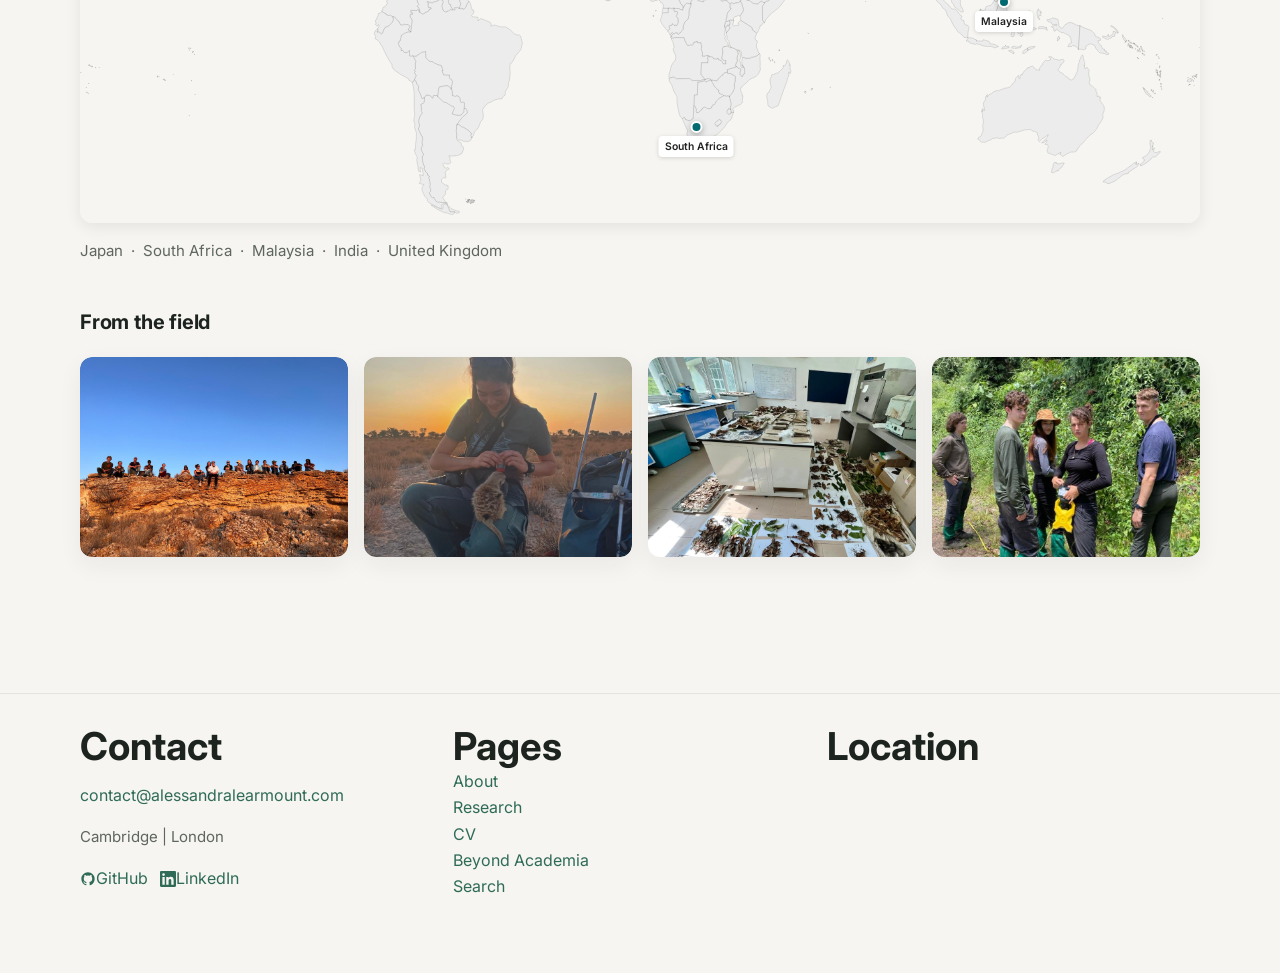
==== commit fe865f3b: "commit" ====
--- a/beyond-academia.html
+++ b/beyond-academia.html
@@ -3,8 +3,8 @@
 <head>
   <meta charset="UTF-8" />
   <meta name="viewport" content="width=device-width, initial-scale=1.0" />
-  <title>Beyond Academia | Your Name</title>
-  <meta name="description" content="Entrepreneurship, policy, economics, travel, and wider interests of Your Name." />
+  <title>Beyond Academia | Alessandra Learmount</title>
+  <meta name="description" content="Entrepreneurship, policy, economics, travel, and wider interests of Alessandra Learmount." />
 
   <link rel="preconnect" href="https://fonts.googleapis.com">
   <link rel="preconnect" href="https://fonts.gstatic.com" crossorigin>
@@ -228,6 +228,45 @@
       Japan &nbsp;·&nbsp; South Africa &nbsp;·&nbsp; Malaysia &nbsp;·&nbsp; India &nbsp;·&nbsp; United Kingdom
     </p>
   </div>
+  <!-- ── Fieldwork gallery ── -->
+  <div class="container" style="margin-top: 3rem;">
+    <h3 class="fieldwork-gallery-heading">From the field</h3>
+    <div class="fieldwork-gallery">
+
+      <figure class="fieldwork-figure">
+  <img src="assets/images/southafrica.jpeg" alt="Field team on a rocky outcrop at the South Africa–Botswana border" width="800" height="534" loading="lazy" class="fieldwork-photo" />
+  <figcaption>
+    <span class="fieldwork-location">Kalahari Desert, South Africa</span>
+    <p>The field team in South Africa, photographed at the South Africa–Botswana border. The Kalahari Research Centre (KRC) was located within the Kalahari Desert, one of the most beautiful yet remote landscapes I have worked in.</p>
+  </figcaption>
+</figure>
+
+<figure class="fieldwork-figure">
+  <img src="assets/images/meerkat.jpeg" alt="Meerkat in the field" width="800" height="534" loading="lazy" class="fieldwork-photo" />
+  <figcaption>
+    <span class="fieldwork-location">Kalahari Desert, South Africa</span>
+    <p>Supporting the meerkat team on one of my days off — a different type of fieldwork involvement.</p>
+  </figcaption>
+</figure>
+
+<figure class="fieldwork-figure">
+  <img src="assets/images/borneolab.jpeg" alt="Leaf specimens laid out for processing in a Borneo field laboratory" width="800" height="600" loading="lazy" class="fieldwork-photo" />
+  <figcaption>
+    <span class="fieldwork-location">Sabah, Borneo — laboratory</span>
+    <p>The lab in Borneo, where we sampled and processed leaves to study aerial leaf-catching fungi. A single day of fieldwork generates a considerable volume of material!</p>
+  </figcaption>
+</figure>
+
+<figure class="fieldwork-figure">
+  <img src="assets/images/borneoteam.jpeg" alt="Field group collecting data in the rainforests of Sabah, Malaysia" width="800" height="1000" loading="lazy" class="fieldwork-photo" />
+  <figcaption>
+    <span class="fieldwork-location">Sabah, Borneo — primary rainforest</span>
+    <p>Collecting data in the rainforests of Sabah with my field group, combining plant physiological measurements (photosynthetic parameters) and ecological measurements.</p>
+  </figcaption>
+</figure>
+
+    </div>
+  </div>
 </section>
 
 </main>
--- a/css/style.css
+++ b/css/style.css
@@ -568,6 +568,17 @@
   .site-nav.open {
     display: flex;
   }
+
+  /* On narrower screens, reduce the left padding on the interest tabs
+     so the scrollable tab row starts closer to the left edge. Also
+     ensure the sticky interest bar sits below the header. */
+  .interest-tabs {
+    padding-left: 1rem;
+  }
+
+  .interest-nav {
+    top: 78px;
+  }
 }
 
 @media (max-width: 640px) {
@@ -588,6 +599,15 @@
   }
 
   .site-nav {
+    top: 72px;
+  }
+
+  /* Slightly tighter padding on very small screens */
+  .interest-tabs {
+    padding-left: 0.5rem;
+  }
+
+  .interest-nav {
     top: 72px;
   }
 }
@@ -708,4 +728,175 @@
 .map-pin:focus-within .pin-tooltip,
 .map-pin.active .pin-tooltip {
   display: block;
+}
+
+/* ── Hero: photo panel ── */
+.hero-grid {
+  grid-template-columns: 1fr auto;
+  align-items: center;
+  gap: 3rem;
+}
+
+.hero-photo {
+  width: clamp(180px, 28vw, 340px);
+  height: auto;
+  aspect-ratio: 4 / 5;
+  object-fit: cover;
+  border-radius: var(--radius-lg, 0.75rem);
+  box-shadow: var(--shadow-md);
+  display: block;
+}
+
+/* ── Research themes bar ── */
+.research-themes-bar {
+  background: var(--color-surface-offset);
+  border-top: 1px solid oklch(from var(--color-text) l c h / 0.08);
+  border-bottom: 1px solid oklch(from var(--color-text) l c h / 0.08);
+  padding-block: 2rem;
+}
+
+.themes-heading {
+  font-size: var(--text-lg, 1.25rem);
+  font-weight: 700;
+  color: var(--color-text);
+  margin-bottom: 1.25rem;
+  letter-spacing: -0.01em;
+}
+
+.themes-track {
+  display: flex;
+  flex-direction: row;
+  align-items: stretch;
+  flex-wrap: wrap;
+  gap: 0.75rem;
+}
+
+.theme-card {
+  position: relative;
+  display: inline-flex;
+  align-items: center;
+  justify-content: center;
+  text-align: center;
+  padding: 0.65rem 1.4rem;
+  background: var(--color-surface-2, #fff);
+  border: 1px solid var(--color-border);
+  border-radius: var(--radius-lg, 0.75rem);
+  box-shadow: var(--shadow-sm);
+  color: var(--color-text);
+  font-size: 0.875rem;
+  font-weight: 500;
+  text-decoration: none;
+  letter-spacing: 0.01em;
+  transition: box-shadow 180ms ease, border-color 180ms ease, transform 180ms ease;
+}
+
+.theme-card:hover {
+  box-shadow: var(--shadow-md);
+  border-color: oklch(from var(--color-primary) l c h / 0.4);
+  transform: translateY(-1px);
+}
+
+.theme-card-dot {
+  position: absolute;
+  left: 0.75rem;
+  top: 50%;
+  transform: translateY(-50%);
+  display: block;
+  width: 7px;
+  height: 7px;
+  border-radius: 50%;
+  background: var(--color-primary);
+  flex-shrink: 0;
+}
+
+.theme-card-text {
+  display: block;
+  width: 100%;
+  text-align: center;
+}
+
+/* ── Fieldwork gallery ── */
+.fieldwork-gallery-heading {
+  font-size: var(--text-lg, 1.25rem);
+  font-weight: 700;
+  color: var(--color-text);
+  margin-bottom: 1.5rem;
+  letter-spacing: -0.01em;
+}
+
+.fieldwork-gallery {
+  display: flex;
+  flex-direction: row;
+  gap: 1rem;
+  align-items: stretch;
+}
+
+.fieldwork-figure {
+  margin: 0;
+  position: relative;
+  flex: 1;
+  overflow: hidden;
+  border-radius: var(--radius-lg, 0.75rem);
+  box-shadow: var(--shadow-sm);
+  cursor: pointer;
+}
+
+.fieldwork-photo {
+  width: 100%;
+  height: 200px;
+  object-fit: cover;
+  display: block;
+  border-radius: var(--radius-lg, 0.75rem);
+  transition: transform 400ms ease, filter 400ms ease;
+}
+
+.fieldwork-figure:hover .fieldwork-photo {
+  transform: scale(1.04);
+  filter: brightness(0.45);
+}
+
+.fieldwork-figure figcaption {
+  position: absolute;
+  inset: 0;
+  display: flex;
+  flex-direction: column;
+  justify-content: center;
+  align-items: center;
+  text-align: center;
+  padding: 1.25rem;
+  opacity: 0;
+  transition: opacity 300ms ease;
+  pointer-events: none;
+}
+
+.fieldwork-figure:hover figcaption {
+  opacity: 1;
+}
+
+.fieldwork-location {
+  display: block;
+  font-size: 0.7rem;
+  font-weight: 700;
+  letter-spacing: 0.08em;
+  text-transform: uppercase;
+  color: var(--color-primary-highlight, #cedcd8);
+  margin-bottom: 0.4rem;
+}
+
+.fieldwork-figure figcaption p,
+.fieldwork-figure figcaption > :not(.fieldwork-location) {
+  font-size: 0.8rem;
+  color: #fff;
+  line-height: 1.5;
+  max-width: 100%;
+}
+
+@media (max-width: 640px) {
+  .fieldwork-gallery {
+    flex-direction: column;
+  }
+
+  .fieldwork-photo {
+    height: 200px;
+  }
 }
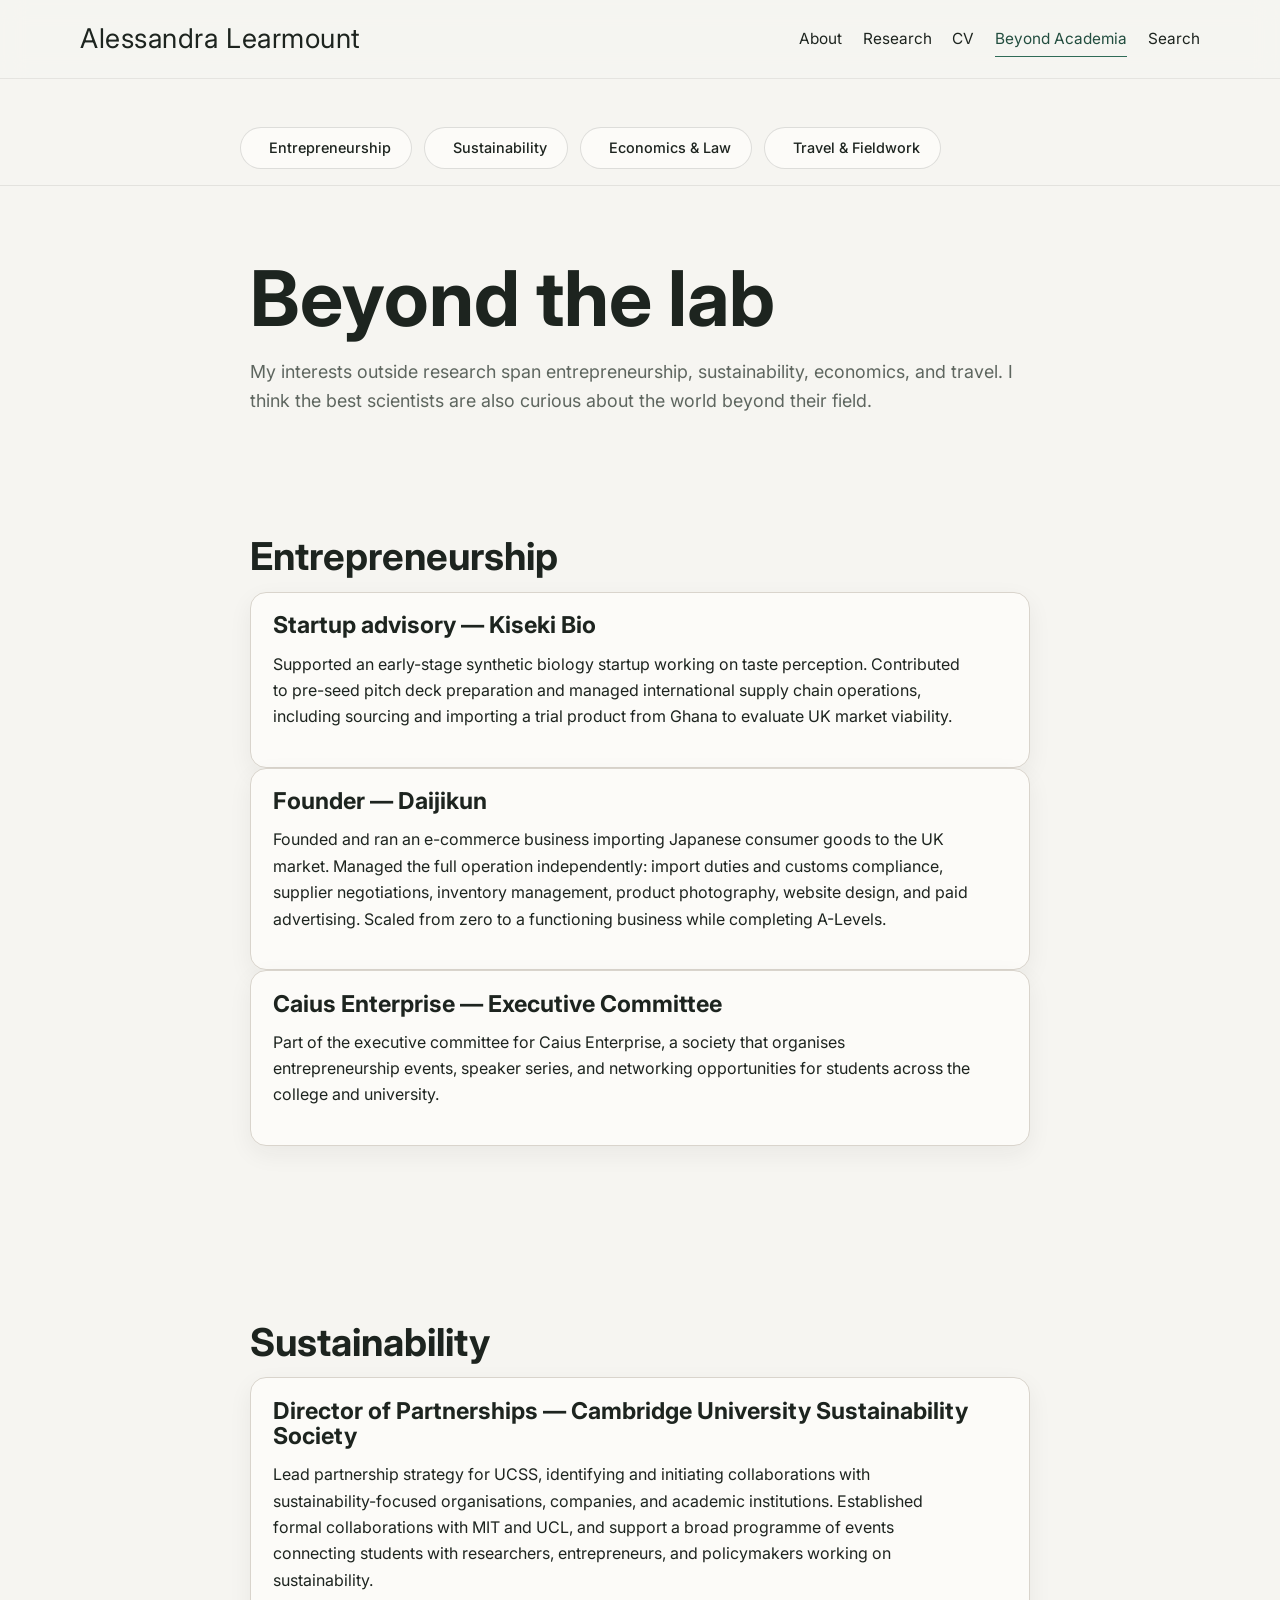
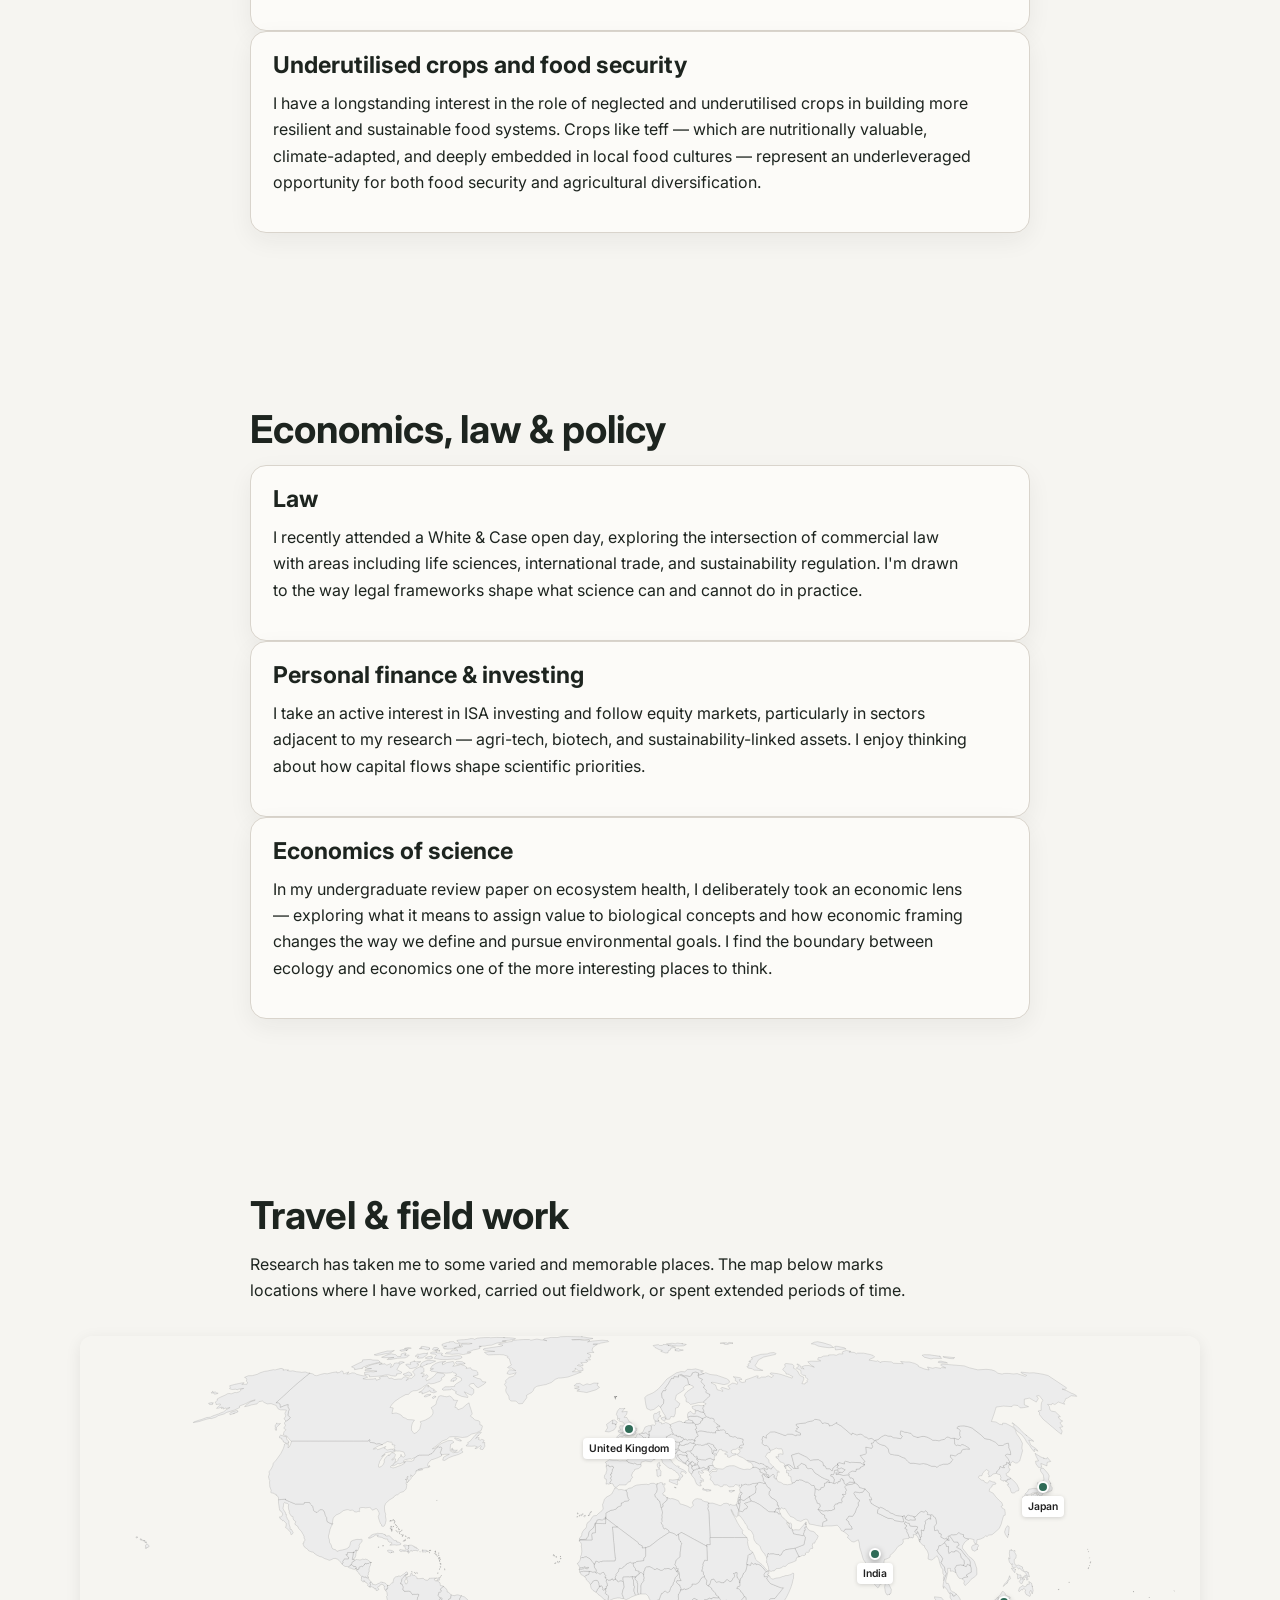
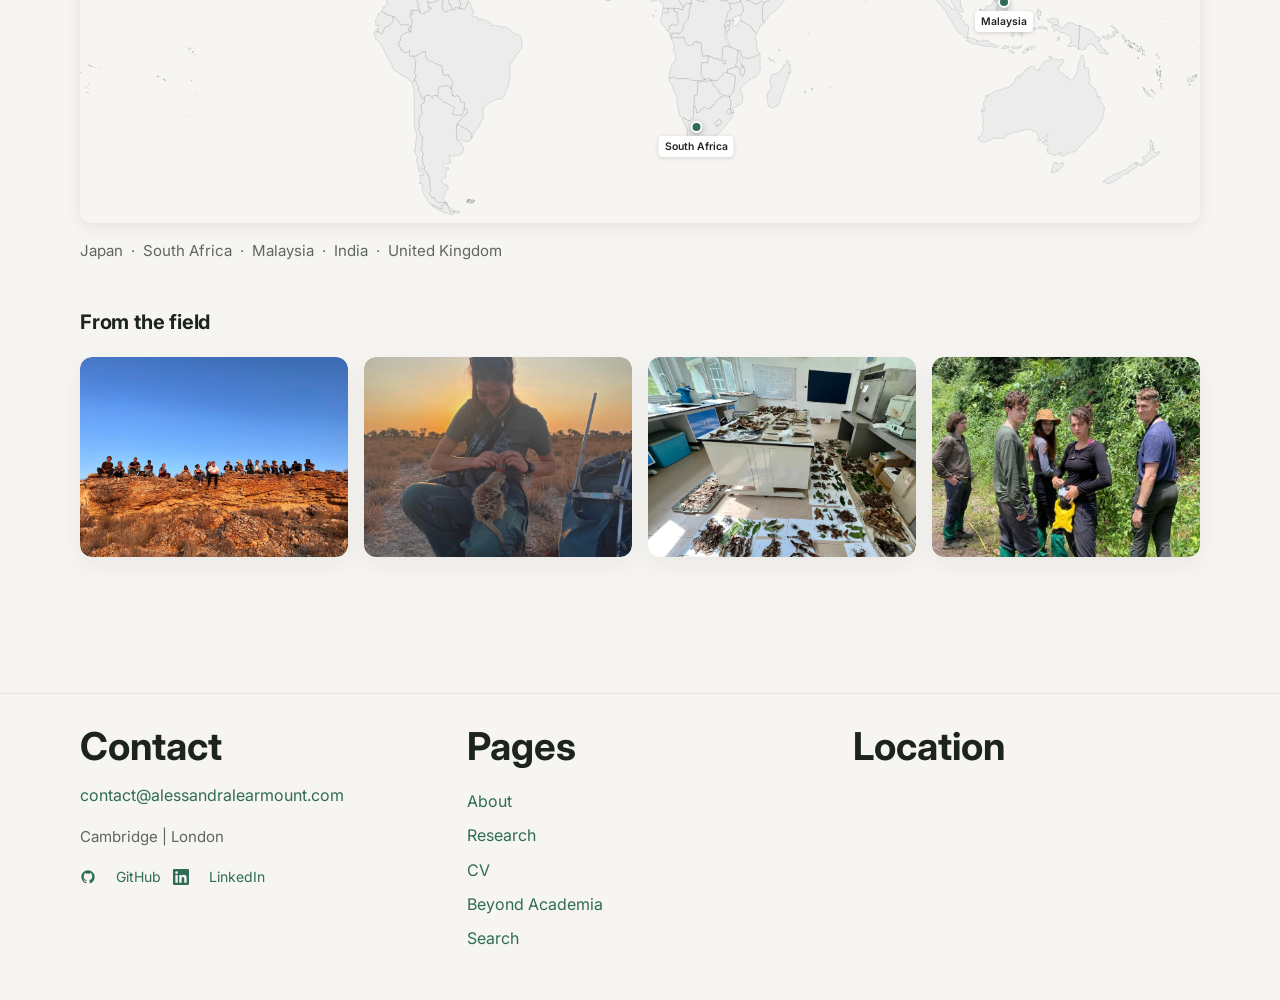
==== commit e25cb353: "Add OG/Twitter image tags and CSS aliases for consistent styling on deploy" ====
--- a/beyond-academia.html
+++ b/beyond-academia.html
@@ -5,6 +5,11 @@
   <meta name="viewport" content="width=device-width, initial-scale=1.0" />
   <title>Beyond Academia | Alessandra Learmount</title>
   <meta name="description" content="Entrepreneurship, policy, economics, travel, and wider interests of Alessandra Learmount." />
+  <meta property="og:image" content="https://alessandralearmount.com/assets/images/profilephoto.jpeg" />
+  <meta property="og:image:width" content="1200" />
+  <meta property="og:image:height" content="630" />
+  <meta name="twitter:card" content="summary_large_image" />
+  <meta name="twitter:image" content="https://alessandralearmount.com/assets/images/profilephoto.jpeg" />
 
   <link rel="preconnect" href="https://fonts.googleapis.com">
   <link rel="preconnect" href="https://fonts.gstatic.com" crossorigin>
--- a/css/style.css
+++ b/css/style.css
@@ -24,6 +24,21 @@
   --font-body: "Inter", sans-serif;
 
   --transition: 220ms ease;
+
+  /* Backwards-compatible aliases for components using different variable names */
+  --color-bg: var(--bg);
+  --color-surface: var(--surface);
+  --color-surface-2: var(--surface-2);
+  --color-text: var(--text);
+  --color-primary: var(--accent);
+  --color-primary-highlight: var(--accent-soft);
+  --color-border: var(--border);
+  --text-sm: 0.875rem;
+  --space-2: 0.5rem;
+  --space-3: 0.75rem;
+  --space-4: 1rem;
+  --space-5: 1.25rem;
+  --space-10: 2.5rem;
 }
 
 *,
